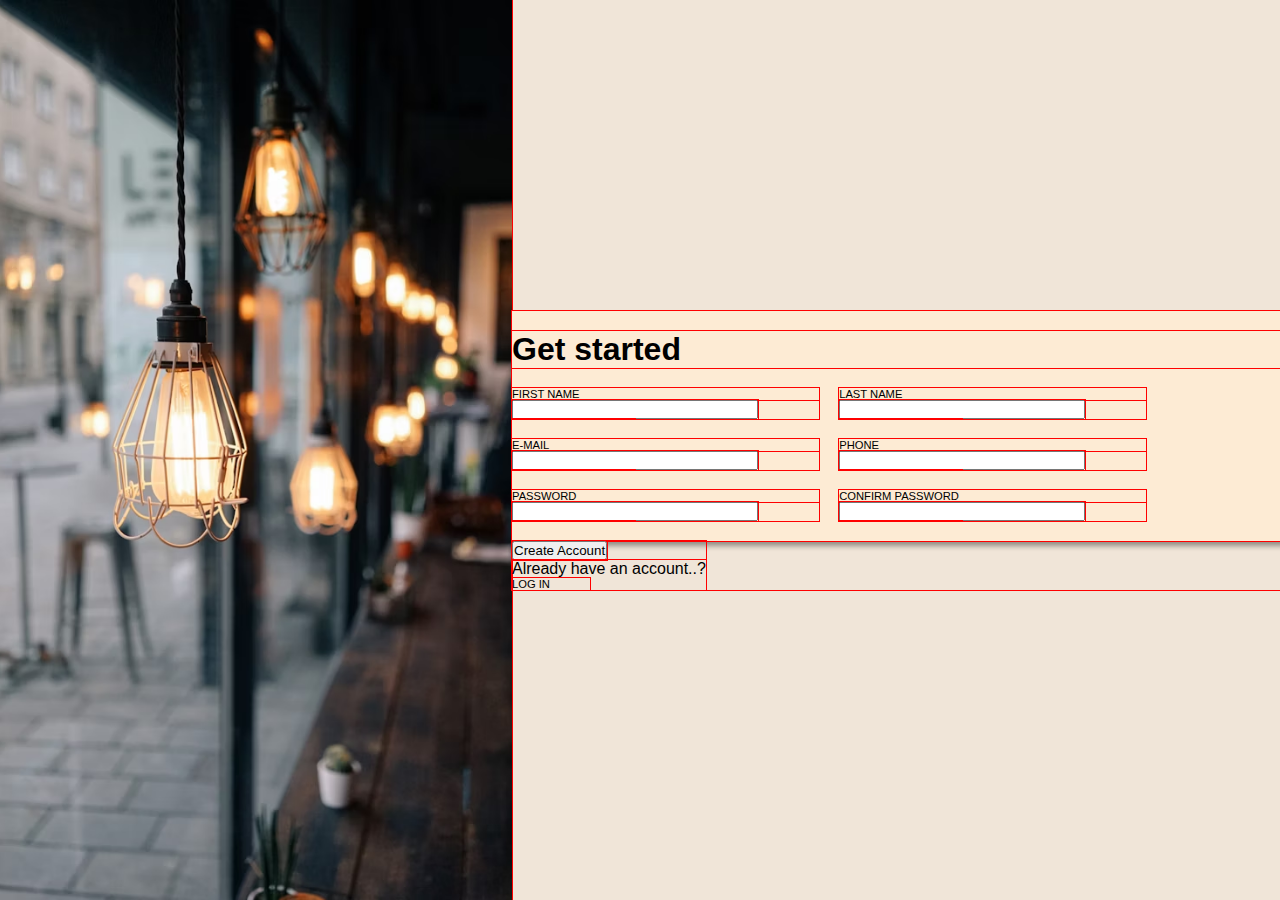
==== signup.html @ e3d41c9a "added signup page" ====
<html lang="en">
<head>
    <meta charset="UTF-8">
    <meta http-equiv="X-UA-Compatible" content="IE=edge">
    <meta name="viewport" content="width=device-width, initial-scale=1.0">
    <title>sign up</title>
    <link rel="stylesheet" href="signup.css">
</head>
<body>
    <div class="image-container">

    </div>

    <form class="form-container" action="" method="">

        <div class="form-items">
            <h1>
                Get started
            </h1>
            <div>
                <input type="text"required>
                <span>First name</span>
                <div class="error"></div>
            </div>
            <div>
    
                <input type="text"required>
                <span>Last name</span>
                <div class="error"></div>
            </div>
            <div>
                <input type="email" required>
                <span>
                    E-mail
                </span>
                <div class="error"></div>
            </div>
            <div>
                <input type="tel" name="phone" id="phone" required>
                <span>Phone</span>
                <div class="error"></div>
            </div>
            <div>
                <input type="password" required>
                <span>Password</span>
                <div class="error"></div>
            </div>

            <div>
                <input type="password"  required>
                <span>Confirm password</span>
                <div class="error"></div>
            </div>
           
        </div>
        
        <div>
            <button type="submit" class="submit-btn">Create Account</button>
            <p class="btm-text">
                Already have an account..? <span class="btm-text-highlighted">  Log in</span>
            </p>
        </div>
    </form>

</body>
</html>
---- signup.css ----
*{
    margin: 0px;
    padding: 0px;
    box-sizing: border-box;
    font-family: 'Poppins', sans-serif;
    color: var(--txt);

    outline: 1px solid red;
}

body {
    display: flex;
    background-color: rgb(240, 229, 216);
}

.image-container{
    background-image: url(assets/loginbg.avif);
    background-position: center;
    background-size: cover;
    background-repeat: no-repeat;
    background-color: rgb(253, 235, 212);
    width: 40%;
}

.form-container{
    height: fit-content;
    width: 60%;
    align-self: center;
    display: flex;
    flex-flow: row wrap;
}

.form-items{
    display: flex;
    flex-flow: row wrap;
    background-color: rgb(253, 235, 212);
    box-shadow: 5px 5px 5px rgba(22, 22, 22, 0.418);
    gap: 20px;
    padding-top: 20px;
    padding-bottom: 20px;
}
.form-items h1{
    width: 100%;
}

.form-items div{
    display: flex;
    flex-wrap: wrap;
    width: 40%;
}
.form-items div span{
    order: -1;
    align-self:initial;
    width: 100%;
}
.form-items div input{
    width: 80%;
}
span{
    display: flex;
    flex-flow: column wrap;
    width: 40%;
    font-size: 0.7rem;
    text-transform: uppercase;
}
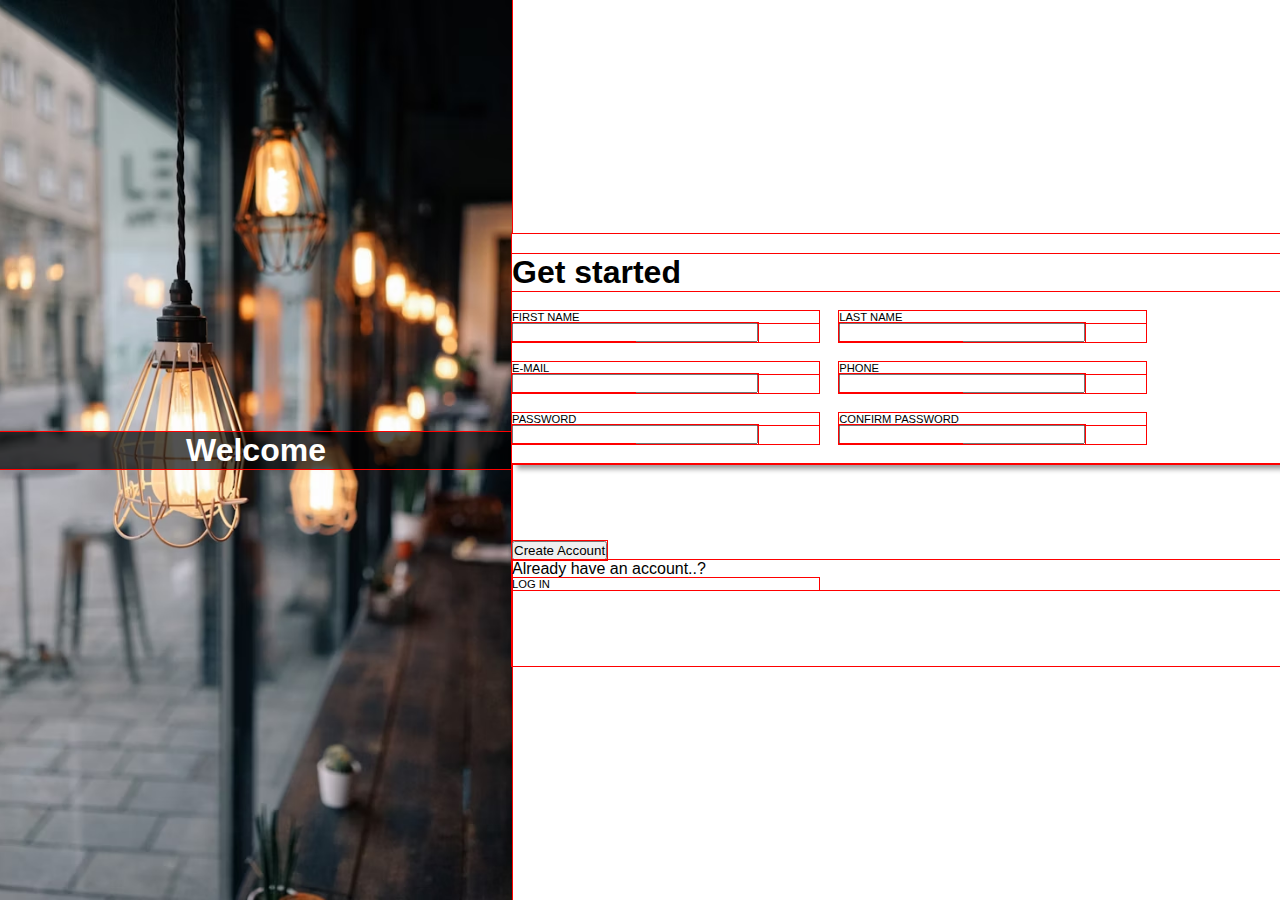
==== commit dcdb4b91: "updated css for login" ====
--- a/signup.html
+++ b/signup.html
@@ -9,7 +9,7 @@
 </head>
 <body>
     <div class="image-container">
-
+        <h1 class="name">Welcome</h1>
     </div>
 
     <form class="form-container" action="" method="">
@@ -55,7 +55,7 @@
            
         </div>
         
-        <div>
+        <div class="submit-container">
             <button type="submit" class="submit-btn">Create Account</button>
             <p class="btm-text">
                 Already have an account..? <span class="btm-text-highlighted">  Log in</span>
--- a/signup.css
+++ b/signup.css
@@ -10,7 +10,7 @@
 
 body {
     display: flex;
-    background-color: rgb(240, 229, 216);
+    background-color: rgb(255, 255, 255);
 }
 
 .image-container{
@@ -18,8 +18,17 @@
     background-position: center;
     background-size: cover;
     background-repeat: no-repeat;
-    background-color: rgb(253, 235, 212);
+    background-color: #e2dfd0;
     width: 40%;
+    display: flex;
+}
+
+.name{
+    color: rgb(255, 255, 255);
+    align-self: center;
+    width: 100%;
+    background-color: rgba(0, 0, 0, 0.678);
+    text-align: center;
 }
 
 .form-container{
@@ -33,7 +42,7 @@
 .form-items{
     display: flex;
     flex-flow: row wrap;
-    background-color: rgb(253, 235, 212);
+    background-color: #ffffff;
     box-shadow: 5px 5px 5px rgba(22, 22, 22, 0.418);
     gap: 20px;
     padding-top: 20px;
@@ -62,4 +71,11 @@
     width: 40%;
     font-size: 0.7rem;
     text-transform: uppercase;
-}+}
+
+.submit-container{
+    width: 100%;
+    padding: 10% 0% 10% 0%;
+    display: inline;
+}
+
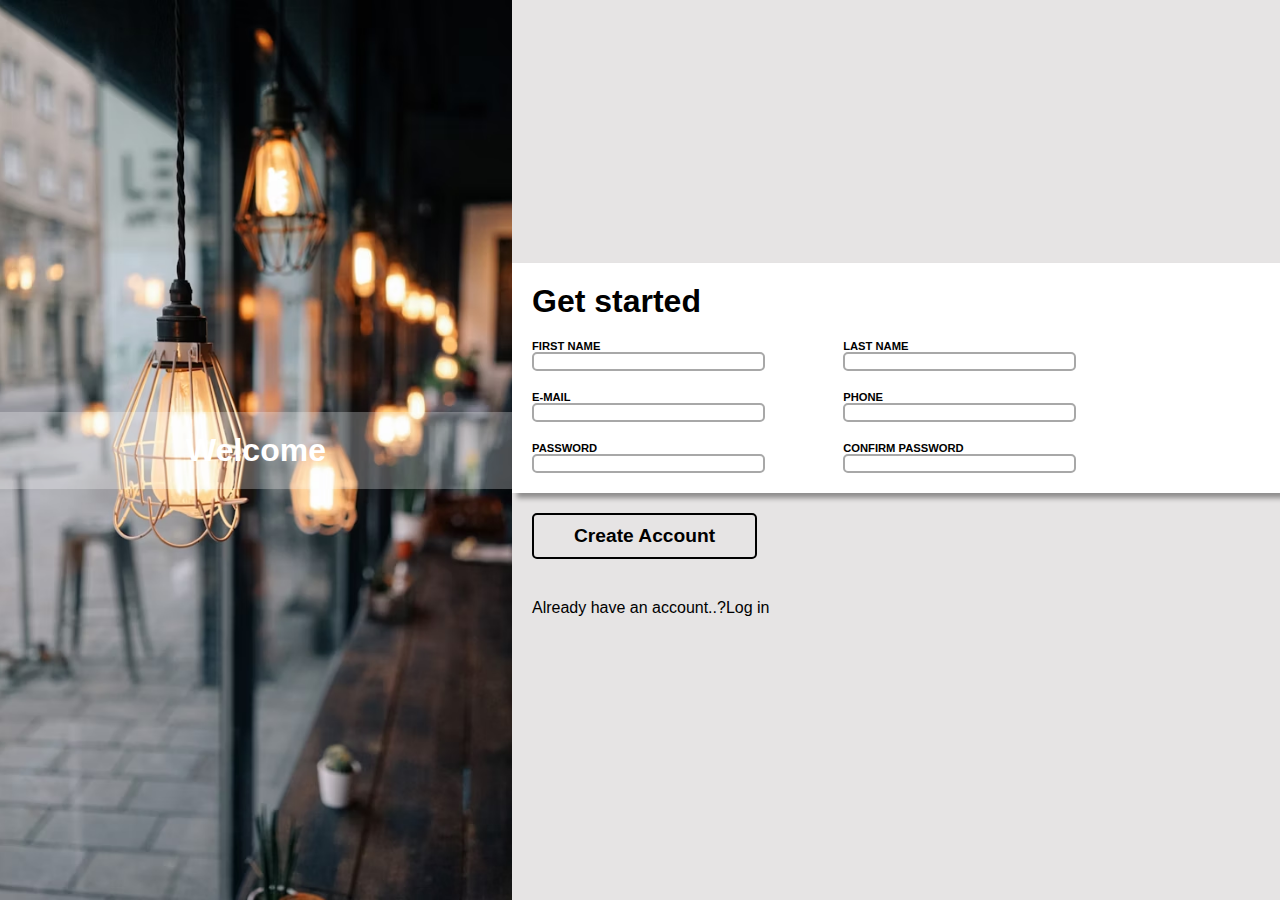
==== commit 41031ecc: "added new css" ====
--- a/signup.html
+++ b/signup.html
@@ -58,7 +58,7 @@
         <div class="submit-container">
             <button type="submit" class="submit-btn">Create Account</button>
             <p class="btm-text">
-                Already have an account..? <span class="btm-text-highlighted">  Log in</span>
+                Already have an account..? <span class="submit-btn"> Log in </span>
             </p>
         </div>
     </form>
--- a/signup.css
+++ b/signup.css
@@ -5,12 +5,13 @@
     font-family: 'Poppins', sans-serif;
     color: var(--txt);
 
-    outline: 1px solid red;
+  
+/*  outline: 1px solid red;*/
 }
 
 body {
     display: flex;
-    background-color: rgb(255, 255, 255);
+    background-color: rgb(230, 228, 228);
 }
 
 .image-container{
@@ -27,8 +28,9 @@
     color: rgb(255, 255, 255);
     align-self: center;
     width: 100%;
-    background-color: rgba(0, 0, 0, 0.678);
+    background-color: rgba(255, 255, 255, 0.274);
     text-align: center;
+    padding: 20px;
 }
 
 .form-container{
@@ -45,11 +47,17 @@
     background-color: #ffffff;
     box-shadow: 5px 5px 5px rgba(22, 22, 22, 0.418);
     gap: 20px;
-    padding-top: 20px;
-    padding-bottom: 20px;
+    padding: 20px;
+    font-weight: bold;
 }
 .form-items h1{
     width: 100%;
+}
+.form-items input{
+    border-color: #a8a8a8;
+    border-width: 2px;
+    border-radius: 5px;
+    border-style: solid;
 }
 
 .form-items div{
@@ -65,7 +73,7 @@
 .form-items div input{
     width: 80%;
 }
-span{
+.form-items span{
     display: flex;
     flex-flow: column wrap;
     width: 40%;
@@ -75,7 +83,26 @@
 
 .submit-container{
     width: 100%;
-    padding: 10% 0% 10% 0%;
     display: inline;
+    
 }
 
+.btm-text{
+    width: 100%;
+}
+
+.submit-container button{
+    background-color: rgba(0, 0, 0, 0);
+    font-weight: 700;
+    font-size: 1.2em;
+    border: 2px solid;
+    border-radius: 5px;
+    padding: 10px 40px;
+    margin: 20px;
+}
+.submit-container p{
+    margin: 20px;
+    display: flex;
+}
+
+
